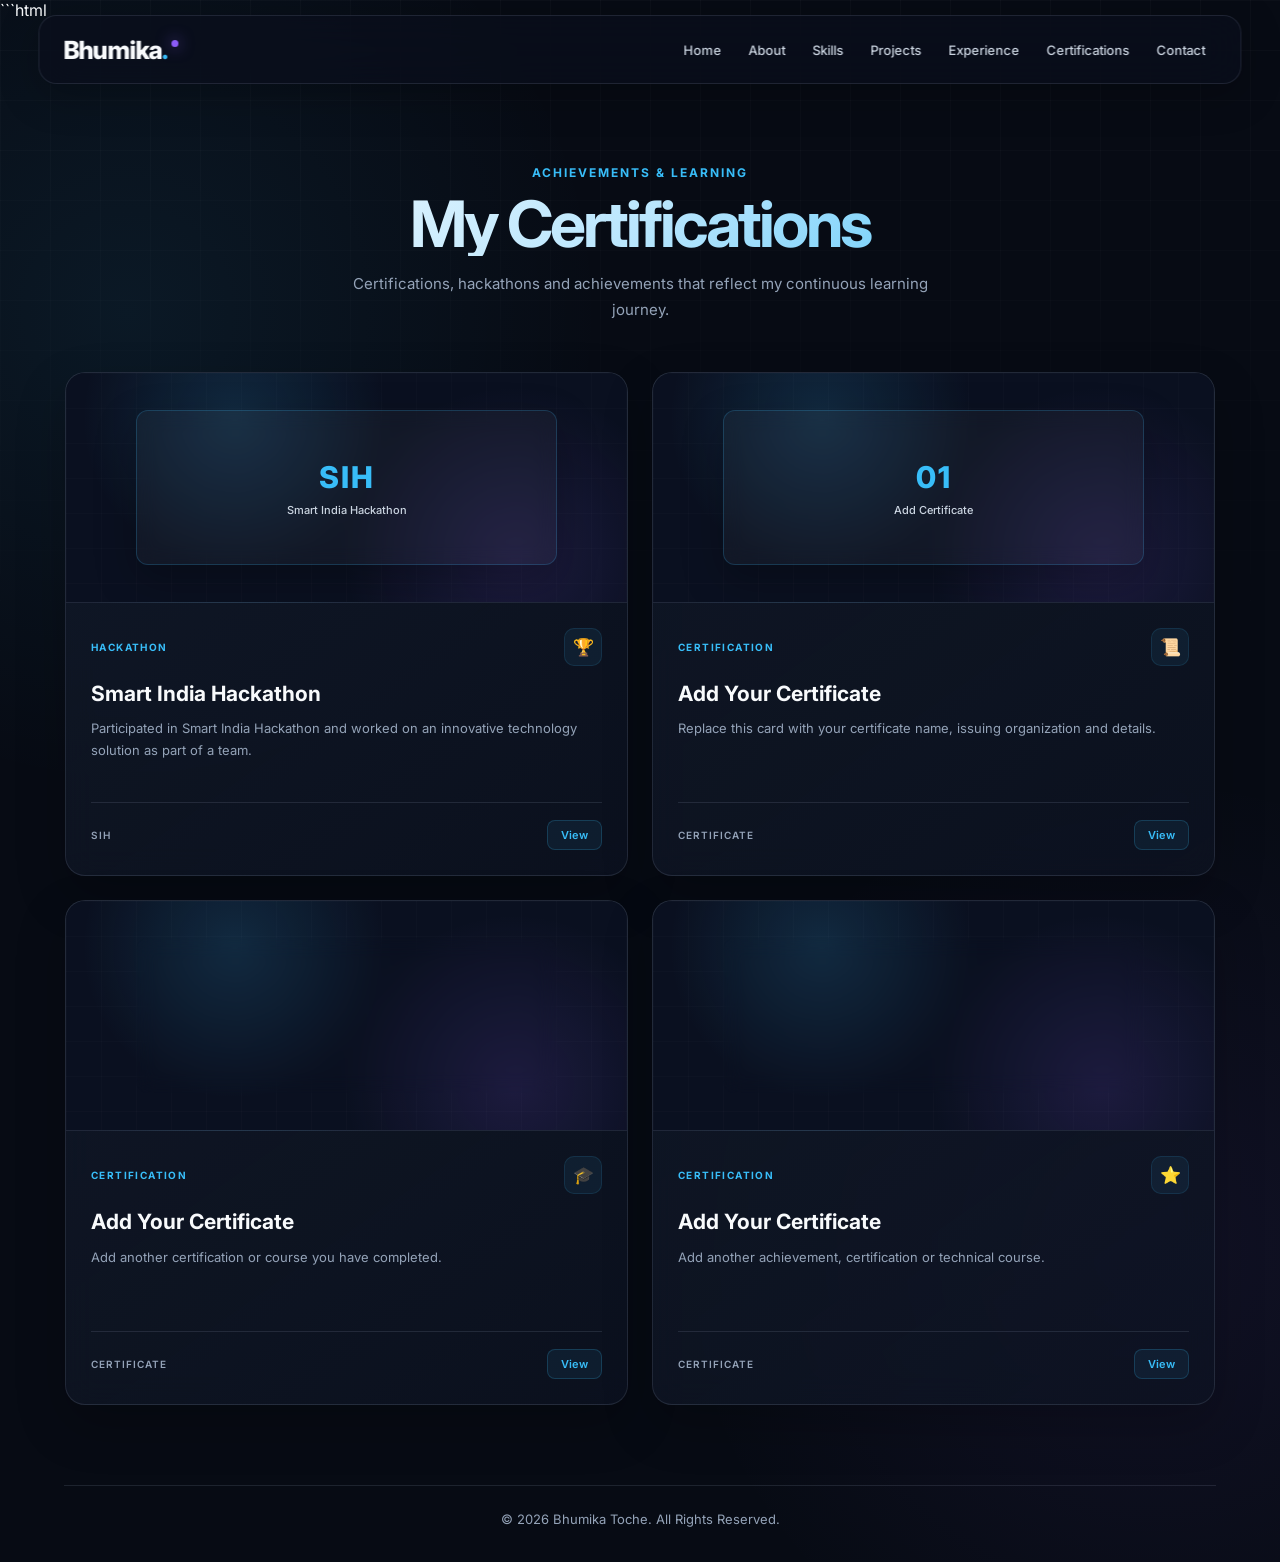
==== certifications.html @ 8613bc1b "Add files via upload" ====
```html
<!DOCTYPE html>
<html lang="en">

<head>
    <meta charset="UTF-8">
    <meta name="viewport" content="width=device-width, initial-scale=1.0">

    <title>Certifications | Bhumika Toche</title>

    <link rel="stylesheet" href="css/style.css">
    <link rel="stylesheet" href="css/certifications.css">
</head>

<body>

    <header class="navbar">

        <div class="nav-container">

            <a href="index.html" class="logo">
                Bhumika<span>.</span>
            </a>

            <nav>
                <a href="index.html">Home</a>
                <a href="about.html">About</a>
                <a href="skills.html">Skills</a>
                <a href="projects.html">Projects</a>
                <a href="experience.html">Experience</a>
                <a href="certifications.html" class="active">
                    Certifications
                </a>
                <a href="contact.html">Contact</a>
            </nav>

        </div>

    </header>


    <main>

        <section class="certifications-page">

            <div class="section-heading">

                <p class="section-label">
                    ACHIEVEMENTS & LEARNING
                </p>

                <h1>
                    My <span>Certifications</span>
                </h1>

                <p>
                    Certifications, hackathons and achievements
                    that reflect my continuous learning journey.
                </p>

            </div>


            <div class="certificate-grid">


                <!-- SIH CERTIFICATE -->

                <article class="certificate-card">

                    <div class="certificate-image">

                        <div class="certificate-placeholder">
                            <span>SIH</span>
                            <p>
                                Smart India Hackathon
                            </p>
                        </div>

                        <div class="certificate-overlay">

                            <span class="view-text">
                                View Certificate
                            </span>

                        </div>

                    </div>


                    <div class="certificate-content">

                        <div class="certificate-top">

                            <span class="certificate-category">
                                HACKATHON
                            </span>

                            <span class="certificate-icon">
                                🏆
                            </span>

                        </div>

                        <h2>
                            Smart India Hackathon
                        </h2>

                        <p>
                            Participated in Smart India Hackathon
                            and worked on an innovative technology
                            solution as part of a team.
                        </p>

                        <div class="certificate-footer">

                            <span>
                                SIH
                            </span>

                            <button
                                class="certificate-btn"
                                onclick="openCertificate('sih')">
                                View
                            </button>

                        </div>

                    </div>

                </article>


                <!-- CERTIFICATE 2 -->

                <article class="certificate-card">

                    <div class="certificate-image">

                        <div class="certificate-placeholder">
                            <span>01</span>
                            <p>
                                Add Certificate
                            </p>
                        </div>

                    </div>

                    <div class="certificate-content">

                        <div class="certificate-top">

                            <span class="certificate-category">
                                CERTIFICATION
                            </span>

                            <span class="certificate-icon">
                                📜
                            </span>

                        </div>

                        <h2>
                            Add Your Certificate
                        </h2>

                        <p>
                            Replace this card with your certificate
                            name, issuing organization and details.
                        </p>

                        <div class="certificate-footer">

                            <span>
                                CERTIFICATE
                            </span>

                            <button class="certificate-btn">
                                View
                            </button>

                        </div>

                    </div>

                </article>


                <!-- CERTIFICATE 3 -->

                <article class="certificate-card">

                    <div class="certificate-image">

                        <div class="certificate-placeholder">
                            <span>02</span>
                            <p>
                                Add Certificate
                            </p>
                        </div>

                    </div>

                    <div class="certificate-content">

                        <div class="certificate-top">

                            <span class="certificate-category">
                                CERTIFICATION
                            </span>

                            <span class="certificate-icon">
                                🎓
                            </span>

                        </div>

                        <h2>
                            Add Your Certificate
                        </h2>

                        <p>
                            Add another certification or course
                            you have completed.
                        </p>

                        <div class="certificate-footer">

                            <span>
                                CERTIFICATE
                            </span>

                            <button class="certificate-btn">
                                View
                            </button>

                        </div>

                    </div>

                </article>


                <!-- CERTIFICATE 4 -->

                <article class="certificate-card">

                    <div class="certificate-image">

                        <div class="certificate-placeholder">
                            <span>03</span>
                            <p>
                                Add Certificate
                            </p>
                        </div>

                    </div>

                    <div class="certificate-content">

                        <div class="certificate-top">

                            <span class="certificate-category">
                                CERTIFICATION
                            </span>

                            <span class="certificate-icon">
                                ⭐
                            </span>

                        </div>

                        <h2>
                            Add Your Certificate
                        </h2>

                        <p>
                            Add another achievement, certification
                            or technical course.
                        </p>

                        <div class="certificate-footer">

                            <span>
                                CERTIFICATE
                            </span>

                            <button class="certificate-btn">
                                View
                            </button>

                        </div>

                    </div>

                </article>

            </div>

        </section>

    </main>


    <footer>

        <p>
            © 2026 Bhumika Toche. All Rights Reserved.
        </p>

    </footer>


    <div id="certificateModal" class="certificate-modal">

        <div class="modal-content">

            <button
                class="modal-close"
                onclick="closeCertificate()">
                ×
            </button>

            <div class="modal-icon">
                🏆
            </div>

            <h2>
                Smart India Hackathon
            </h2>

            <p>
                Your SIH certificate can be displayed here.
            </p>

            <a
                href="#"
                class="modal-button">
                Open Certificate
            </a>

        </div>

    </div>


    <script>

        function openCertificate(type) {

            const modal =
                document.getElementById("certificateModal");

            modal.classList.add("show");

        }


        function closeCertificate() {

            const modal =
                document.getElementById("certificateModal");

            modal.classList.remove("show");

        }


        window.addEventListener("click", function(event) {

            const modal =
                document.getElementById("certificateModal");

            if (event.target === modal) {

                modal.classList.remove("show");

            }

        });

    </script>

</body>

</html>
---- css/style.css ----
@import url('https://fonts.googleapis.com/css2?family=Inter:wght@400;500;600;700;800&display=swap');

* {
    margin: 0;
    padding: 0;
    box-sizing: border-box;
}

html {
    scroll-behavior: smooth;
}

:root {
    --bg: #070b14;
    --bg-secondary: #0d1322;
    --card: rgba(17, 25, 40, 0.72);
    --card-hover: rgba(22, 32, 52, 0.9);
    --text: #f8fafc;
    --text-secondary: #cbd5e1;
    --text-muted: #94a3b8;
    --primary: #38bdf8;
    --primary-dark: #0ea5e9;
    --purple: #8b5cf6;
    --border: rgba(148, 163, 184, 0.16);
    --shadow: 0 20px 60px rgba(0, 0, 0, 0.35);
    --glow: 0 0 40px rgba(56, 189, 248, 0.16);
}

body {
    font-family: 'Inter', sans-serif;
    background:
        radial-gradient(
            circle at 10% 20%,
            rgba(56, 189, 248, 0.08),
            transparent 28%
        ),
        radial-gradient(
            circle at 90% 80%,
            rgba(139, 92, 246, 0.08),
            transparent 28%
        ),
        var(--bg);
    color: var(--text);
    min-height: 100vh;
    overflow-x: hidden;
}

body::before {
    content: "";
    position: fixed;
    inset: 0;

    background-image:
        linear-gradient(
            rgba(255, 255, 255, 0.025) 1px,
            transparent 1px
        ),
        linear-gradient(
            90deg,
            rgba(255, 255, 255, 0.025) 1px,
            transparent 1px
        );

    background-size: 50px 50px;

    mask-image: linear-gradient(
        to bottom,
        black,
        transparent 85%
    );

    pointer-events: none;
    z-index: -1;
}


/* =========================
   NAVBAR
========================= */

.navbar {
    position: fixed;
    top: 15px;
    left: 50%;
    transform: translateX(-50%);

    width: min(94%, 1250px);

    background: rgba(10, 15, 28, 0.72);

    backdrop-filter: blur(20px);
    -webkit-backdrop-filter: blur(20px);

    border: 1px solid var(--border);
    border-radius: 18px;

    box-shadow:
        0 10px 40px rgba(0, 0, 0, 0.25);

    z-index: 1000;
}

.nav-container {
    height: 67px;

    padding: 0 24px;

    display: flex;
    align-items: center;
}


/* =========================
   LOGO
========================= */

.logo {
    position: relative;

    text-decoration: none;

    color: var(--text);

    font-size: 25px;
    font-weight: 800;

    letter-spacing: -0.8px;

    white-space: nowrap;
}

.logo span {
    color: var(--primary);
}

.logo::after {
    content: "";

    position: absolute;

    width: 7px;
    height: 7px;

    background: var(--purple);

    border-radius: 50%;

    right: -10px;
    top: 5px;

    box-shadow:
        0 0 15px rgba(139, 92, 246, 0.8);
}


/* =========================
   NAVIGATION
========================= */

nav {
    display: flex;
    align-items: center;

    gap: 5px;

    margin-left: auto;
}

nav a {
    position: relative;

    text-decoration: none;

    color: var(--text-secondary);

    font-size: 13px;
    font-weight: 500;

    padding: 10px 11px;

    border-radius: 10px;

    transition:
        color 0.3s ease,
        background 0.3s ease,
        transform 0.3s ease;
}

nav a:hover {
    color: var(--text);

    background:
        rgba(56, 189, 248, 0.08);

    transform: translateY(-1px);
}

nav a::after {
    content: "";

    position: absolute;

    left: 50%;
    bottom: 4px;

    width: 0;
    height: 2px;

    background:
        linear-gradient(
            90deg,
            var(--primary),
            var(--purple)
        );

    border-radius: 10px;

    transform: translateX(-50%);

    transition:
        width 0.3s ease;
}

nav a:hover::after {
    width: 18px;
}


/* =========================
   HERO
========================= */

.hero {
    min-height: 100vh;

    display: flex;
    align-items: center;

    padding: 115px 0 70px;

    position: relative;
}

.hero-content {
    width: min(90%, 1200px);

    margin: auto;

    display: flex;

    justify-content: space-between;
    align-items: center;

    gap: 70px;
}

.hero-text {
    flex: 1;

    position: relative;

    max-width: 700px;
}


/* =========================
   SMALL INTRO
========================= */

.small-text {
    display: inline-flex;

    align-items: center;

    gap: 10px;

    color: var(--primary);

    font-size: 13px;

    font-weight: 700;

    letter-spacing: 2px;

    text-transform: uppercase;

    margin-bottom: 20px;
}

.small-text::before {
    content: "";

    width: 32px;
    height: 2px;

    background:
        linear-gradient(
            90deg,
            var(--primary),
            var(--purple)
        );

    border-radius: 5px;
}


/* =========================
   HERO TITLE
========================= */

.hero h1 {
    font-size: clamp(52px, 6vw, 76px);

    line-height: 1;

    letter-spacing: -3.5px;

    margin-bottom: 20px;

    background:
        linear-gradient(
            135deg,
            #ffffff 10%,
            #dbeafe 45%,
            #38bdf8 100%
        );

    -webkit-background-clip: text;
    background-clip: text;

    -webkit-text-fill-color: transparent;
}

.hero h2 {
    font-size: 22px;

    line-height: 1.5;

    font-weight: 600;

    color: var(--text-secondary);

    margin-bottom: 18px;
}

.description {
    max-width: 650px;

    font-size: 16px;

    line-height: 1.85;

    color: var(--text-muted);
}


/* =========================
   HERO BUTTONS
========================= */

.hero-buttons {
    margin-top: 32px;

    display: flex;

    flex-wrap: wrap;

    gap: 12px;
}

.btn {
    display: inline-flex;

    align-items: center;
    justify-content: center;

    min-height: 48px;

    padding: 0 22px;

    border-radius: 11px;

    text-decoration: none;

    font-size: 14px;

    font-weight: 600;

    transition:
        transform 0.3s ease,
        box-shadow 0.3s ease,
        background 0.3s ease,
        border 0.3s ease;
}

.primary-btn {
    color: #03131d;

    background:
        linear-gradient(
            135deg,
            #38bdf8,
            #7dd3fc
        );

    box-shadow:
        0 8px 25px rgba(56, 189, 248, 0.18);
}

.primary-btn:hover {
    transform: translateY(-3px);

    box-shadow:
        0 15px 35px rgba(56, 189, 248, 0.32);
}

.secondary-btn {
    color: var(--text);

    background:
        rgba(255, 255, 255, 0.035);

    border: 1px solid var(--border);

    backdrop-filter: blur(12px);
}

.secondary-btn:hover {
    transform: translateY(-3px);

    border-color:
        rgba(56, 189, 248, 0.45);

    background:
        rgba(56, 189, 248, 0.07);

    box-shadow:
        0 10px 30px rgba(56, 189, 248, 0.08);
}


/* =========================
   PROFILE IMAGE
========================= */

.hero-image {
    flex: 0 0 360px;

    width: 360px;
    height: 360px;

    position: relative;

    display: flex;

    justify-content: center;
    align-items: center;
}

.hero-image::before {
    content: "";

    position: absolute;

    width: 360px;
    height: 360px;

    border-radius: 50%;

    background:
        radial-gradient(
            circle,
            rgba(56, 189, 248, 0.2),
            transparent 65%
        );

    filter: blur(12px);

    z-index: 0;
}

.hero-image::after {
    content: "";

    position: absolute;

    width: 325px;
    height: 325px;

    border-radius: 50%;

    border: 1px solid
        rgba(56, 189, 248, 0.28);

    border-top-color:
        var(--primary);

    border-right-color:
        rgba(139, 92, 246, 0.7);

    animation:
        rotateRing 14s linear infinite;

    z-index: 1;
}

.hero-image img {
    width: 275px;
    height: 275px;

    object-fit: cover;

    border-radius: 50%;

    border: 5px solid
        rgba(255, 255, 255, 0.08);

    box-shadow:
        0 0 0 10px rgba(56, 189, 248, 0.035),
        0 25px 70px rgba(0, 0, 0, 0.5),
        0 0 55px rgba(56, 189, 248, 0.16);

    position: relative;

    z-index: 2;

    transition:
        transform 0.5s ease,
        box-shadow 0.5s ease;
}

.hero-image img:hover {
    transform: scale(1.035);

    box-shadow:
        0 0 0 12px rgba(56, 189, 248, 0.05),
        0 30px 80px rgba(0, 0, 0, 0.55),
        0 0 75px rgba(56, 189, 248, 0.25);
}


/* =========================
   STATUS CARD
========================= */

.status-card {
    position: absolute;

    top: 12px;
    right: -35px;

    z-index: 5;

    display: flex;

    align-items: center;

    gap: 8px;

    padding: 9px 13px;

    background:
        rgba(13, 19, 34, 0.88);

    border: 1px solid var(--border);

    border-radius: 10px;

    color: var(--text-secondary);

    font-size: 11px;

    font-weight: 600;

    white-space: nowrap;

    backdrop-filter: blur(15px);

    box-shadow:
        0 10px 30px rgba(0, 0, 0, 0.25);

    animation:
        statusFloat 4s ease-in-out infinite;
}

.status-dot {
    width: 7px;
    height: 7px;

    border-radius: 50%;

    background: #4ade80;

    box-shadow:
        0 0 12px rgba(74, 222, 128, 0.8);
}


/* =========================
   FLOATING DOT
========================= */

.hero::after {
    content: "";

    position: absolute;

    width: 6px;
    height: 6px;

    background:
        var(--primary);

    border-radius: 50%;

    top: 30%;
    right: 8%;

    box-shadow:
        0 0 20px var(--primary);

    animation:
        floatingDot 4s ease-in-out infinite;
}


/* =========================
   ANIMATIONS
========================= */

@keyframes rotateRing {
    from {
        transform: rotate(0deg);
    }

    to {
        transform: rotate(360deg);
    }
}

@keyframes floatingDot {
    0%,
    100% {
        transform: translateY(0);
        opacity: 0.5;
    }

    50% {
        transform: translateY(-25px);
        opacity: 1;
    }
}

@keyframes statusFloat {
    0%,
    100% {
        transform: translateY(0);
    }

    50% {
        transform: translateY(-7px);
    }
}


/* =========================
   FOOTER
========================= */

footer {
    width: min(90%, 1200px);

    margin: auto;

    padding: 25px 0 35px;

    text-align: center;

    border-top:
        1px solid var(--border);

    color: var(--text-muted);

    font-size: 13px;
}


/* =========================
   SELECTION
========================= */

::selection {
    background:
        rgba(56, 189, 248, 0.3);

    color: white;
}


/* =========================
   SCROLLBAR
========================= */

::-webkit-scrollbar {
    width: 8px;
}

::-webkit-scrollbar-track {
    background: var(--bg);
}

::-webkit-scrollbar-thumb {
    background: #263449;

    border-radius: 10px;
}

::-webkit-scrollbar-thumb:hover {
    background: var(--primary);
}


/* =========================
   TABLET
========================= */

@media (max-width: 1000px) {

    .nav-container {
        padding: 0 18px;
    }

    nav {
        gap: 2px;
    }

    nav a {
        padding: 9px 7px;

        font-size: 12px;
    }

    .hero-content {
        gap: 45px;
    }

    .hero-image {
        flex-basis: 310px;

        width: 310px;
        height: 310px;
    }

    .hero-image img {
        width: 240px;
        height: 240px;
    }

    .hero-image::after {
        width: 285px;
        height: 285px;
    }

    .hero-image::before {
        width: 310px;
        height: 310px;
    }

    .status-card {
        right: -15px;
    }
}


/* =========================
   MOBILE
========================= */

@media (max-width: 800px) {

    .navbar {
        top: 10px;

        width: 94%;
    }

    .nav-container {
        height: 62px;
    }

    nav {
        display: none;
    }

    .hero {
        padding-top: 125px;

        padding-bottom: 60px;
    }

    .hero-content {
        flex-direction: column-reverse;

        text-align: center;

        gap: 45px;
    }

    .hero-text {
        max-width: 100%;
    }

    .hero-image {
        flex: none;

        width: 270px;
        height: 270px;
    }

    .hero-image img {
        width: 220px;
        height: 220px;
    }

    .hero-image::after {
        width: 255px;
        height: 255px;
    }

    .hero-image::before {
        width: 270px;
        height: 270px;
    }

    .status-card {
        top: 0;
        right: -5px;

        font-size: 10px;

        padding: 8px 10px;
    }

    .small-text {
        justify-content: center;

        font-size: 12px;
    }

    .hero h1 {
        font-size: 48px;

        letter-spacing: -2.5px;
    }

    .hero h2 {
        font-size: 19px;
    }

    .description {
        font-size: 15px;

        line-height: 1.8;
    }

    .hero-buttons {
        justify-content: center;
    }

    .btn {
        min-height: 46px;

        padding: 0 18px;
    }

    .hero::after {
        display: none;
    }
}


/* =========================
   SMALL MOBILE
========================= */

@media (max-width: 480px) {

    .hero {
        padding-top: 115px;
    }

    .logo {
        font-size: 22px;
    }

    .hero h1 {
        font-size: 40px;
    }

    .hero h2 {
        font-size: 17px;
    }

    .hero-buttons {
        flex-direction: column;

        align-items: stretch;

        width: min(100%, 260px);

        margin-left: auto;
        margin-right: auto;
    }

    .btn {
        width: 100%;
    }

    .hero-image {
        width: 240px;
        height: 240px;
    }

    .hero-image img {
        width: 195px;
        height: 195px;
    }

    .hero-image::after {
        width: 225px;
        height: 225px;
    }

    .hero-image::before {
        width: 240px;
        height: 240px;
    }

    .status-card {
        right: -10px;

        font-size: 9px;
    }
}
---- css/certifications.css ----
.certifications-page {
    width: min(90%, 1150px);

    margin: auto;

    padding: 145px 0 80px;
}

.section-heading {
    text-align: center;

    margin-bottom: 50px;
}

.section-label {
    color: var(--primary);

    font-size: 12px;

    font-weight: 700;

    letter-spacing: 2px;

    margin-bottom: 12px;
}

.section-heading h1 {
    font-size: clamp(42px, 6vw, 64px);

    line-height: 1;

    letter-spacing: -3px;

    margin-bottom: 15px;

    background:
        linear-gradient(
            135deg,
            #ffffff,
            #bae6fd,
            #38bdf8
        );

    -webkit-background-clip: text;
    background-clip: text;

    -webkit-text-fill-color: transparent;
}

.section-heading h1 span {
    color: var(--primary);
}

.section-heading > p:last-child {
    max-width: 600px;

    margin: auto;

    color: var(--text-muted);

    font-size: 15px;

    line-height: 1.7;
}


/* =========================
   CERTIFICATE GRID
========================= */

.certificate-grid {
    display: grid;

    grid-template-columns:
        repeat(2, minmax(0, 1fr));

    gap: 24px;
}


/* =========================
   CARD
========================= */

.certificate-card {
    overflow: hidden;

    border-radius: 20px;

    background:
        linear-gradient(
            145deg,
            rgba(17, 25, 40, 0.88),
            rgba(13, 19, 34, 0.75)
        );

    border: 1px solid var(--border);

    box-shadow:
        0 20px 50px rgba(0, 0, 0, 0.22);

    backdrop-filter: blur(15px);

    transition:
        transform 0.35s ease,
        border 0.35s ease,
        box-shadow 0.35s ease;
}

.certificate-card:hover {
    transform: translateY(-7px);

    border-color:
        rgba(56, 189, 248, 0.3);

    box-shadow:
        0 28px 65px rgba(0, 0, 0, 0.35),
        0 0 30px rgba(56, 189, 248, 0.06);
}


/* =========================
   CERTIFICATE IMAGE
========================= */

.certificate-image {
    height: 230px;

    position: relative;

    display: flex;

    align-items: center;
    justify-content: center;

    overflow: hidden;

    background:
        radial-gradient(
            circle at 30% 20%,
            rgba(56, 189, 248, 0.15),
            transparent 35%
        ),
        radial-gradient(
            circle at 80% 80%,
            rgba(139, 92, 246, 0.14),
            transparent 35%
        ),
        #0a1020;

    border-bottom:
        1px solid var(--border);
}

.certificate-image::before {
    content: "";

    position: absolute;

    inset: 0;

    background-image:
        linear-gradient(
            rgba(255,255,255,0.025) 1px,
            transparent 1px
        ),
        linear-gradient(
            90deg,
            rgba(255,255,255,0.025) 1px,
            transparent 1px
        );

    background-size: 35px 35px;

    opacity: 0.7;
}

.certificate-placeholder {
    position: relative;

    z-index: 1;

    width: 75%;

    height: 155px;

    display: flex;

    flex-direction: column;

    align-items: center;
    justify-content: center;

    text-align: center;

    border: 1px solid
        rgba(56, 189, 248, 0.2);

    border-radius: 12px;

    background:
        rgba(255, 255, 255, 0.035);

    box-shadow:
        0 15px 40px rgba(0, 0, 0, 0.25);

    backdrop-filter: blur(10px);
}

.certificate-placeholder span {
    color: var(--primary);

    font-size: 30px;

    font-weight: 800;

    letter-spacing: 2px;
}

.certificate-placeholder p {
    margin-top: 8px;

    color: var(--text-secondary);

    font-size: 11px;

    font-weight: 500;
}


/* =========================
   IMAGE HOVER
========================= */

.certificate-overlay {
    position: absolute;

    inset: 0;

    z-index: 3;

    display: flex;

    align-items: center;
    justify-content: center;

    background:
        rgba(7, 11, 20, 0.65);

    opacity: 0;

    transition: opacity 0.3s ease;
}

.certificate-card:hover
.certificate-overlay {
    opacity: 1;
}

.view-text {
    padding: 10px 17px;

    border-radius: 9px;

    background:
        linear-gradient(
            135deg,
            var(--primary),
            #7dd3fc
        );

    color: #03131d;

    font-size: 12px;

    font-weight: 700;
}


/* =========================
   CONTENT
========================= */

.certificate-content {
    padding: 25px;
}

.certificate-top {
    display: flex;

    align-items: center;

    justify-content: space-between;

    margin-bottom: 14px;
}

.certificate-category {
    color: var(--primary);

    font-size: 10px;

    font-weight: 700;

    letter-spacing: 1.4px;
}

.certificate-icon {
    width: 38px;
    height: 38px;

    display: flex;

    align-items: center;
    justify-content: center;

    border-radius: 10px;

    background:
        rgba(56, 189, 248, 0.07);

    border: 1px solid
        rgba(56, 189, 248, 0.12);

    font-size: 17px;
}

.certificate-content h2 {
    font-size: 21px;

    line-height: 1.3;

    margin-bottom: 10px;
}

.certificate-content > p {
    color: var(--text-muted);

    font-size: 13px;

    line-height: 1.7;

    min-height: 65px;
}


/* =========================
   FOOTER ROW
========================= */

.certificate-footer {
    display: flex;

    align-items: center;

    justify-content: space-between;

    margin-top: 20px;

    padding-top: 17px;

    border-top:
        1px solid var(--border);
}

.certificate-footer > span {
    color: var(--text-muted);

    font-size: 10px;

    font-weight: 600;

    letter-spacing: 1px;
}

.certificate-btn {
    border: 1px solid
        rgba(56, 189, 248, 0.2);

    background:
        rgba(56, 189, 248, 0.07);

    color: var(--primary);

    padding: 7px 13px;

    border-radius: 8px;

    font-family: inherit;

    font-size: 11px;

    font-weight: 600;

    cursor: pointer;

    transition: all 0.3s ease;
}

.certificate-btn:hover {
    color: #03131d;

    background: var(--primary);

    transform: translateY(-2px);
}


/* =========================
   MODAL
========================= */

.certificate-modal {
    position: fixed;

    inset: 0;

    z-index: 2000;

    display: flex;

    align-items: center;
    justify-content: center;

    padding: 20px;

    background:
        rgba(0, 0, 0, 0.75);

    backdrop-filter: blur(10px);

    opacity: 0;

    visibility: hidden;

    transition:
        opacity 0.3s ease,
        visibility 0.3s ease;
}

.certificate-modal.show {
    opacity: 1;

    visibility: visible;
}

.modal-content {
    position: relative;

    width: min(100%, 450px);

    padding: 40px;

    text-align: center;

    border-radius: 20px;

    background:
        linear-gradient(
            145deg,
            #111928,
            #0d1322
        );

    border: 1px solid var(--border);

    box-shadow:
        0 30px 80px rgba(0, 0, 0, 0.5);

    transform: translateY(15px);

    transition:
        transform 0.3s ease;
}

.certificate-modal.show
.modal-content {
    transform: translateY(0);
}

.modal-close {
    position: absolute;

    top: 15px;
    right: 15px;

    width: 32px;
    height: 32px;

    border: 1px solid var(--border);

    border-radius: 8px;

    background:
        rgba(255, 255, 255, 0.04);

    color: var(--text);

    font-size: 20px;

    cursor: pointer;
}

.modal-icon {
    font-size: 38px;

    margin-bottom: 15px;
}

.modal-content h2 {
    font-size: 23px;

    margin-bottom: 10px;
}

.modal-content p {
    color: var(--text-muted);

    font-size: 13px;

    line-height: 1.7;

    margin-bottom: 25px;
}

.modal-button {
    display: inline-flex;

    padding: 11px 20px;

    border-radius: 9px;

    text-decoration: none;

    color: #03131d;

    background:
        linear-gradient(
            135deg,
            var(--primary),
            #7dd3fc
        );

    font-size: 12px;

    font-weight: 700;
}


/* =========================
   RESPONSIVE
========================= */

@media (max-width: 850px) {

    .certificate-grid {
        grid-template-columns: 1fr;
    }

    .certificate-card {
        max-width: 650px;

        width: 100%;

        margin: auto;
    }
}

@media (max-width: 600px) {

    .certifications-page {
        width: 92%;

        padding-top: 120px;
    }

    .section-heading h1 {
        font-size: 42px;

        letter-spacing: -2px;
    }

    .certificate-image {
        height: 210px;
    }

    .certificate-content {
        padding: 21px;
    }

    .modal-content {
        padding: 32px 22px;
    }
}
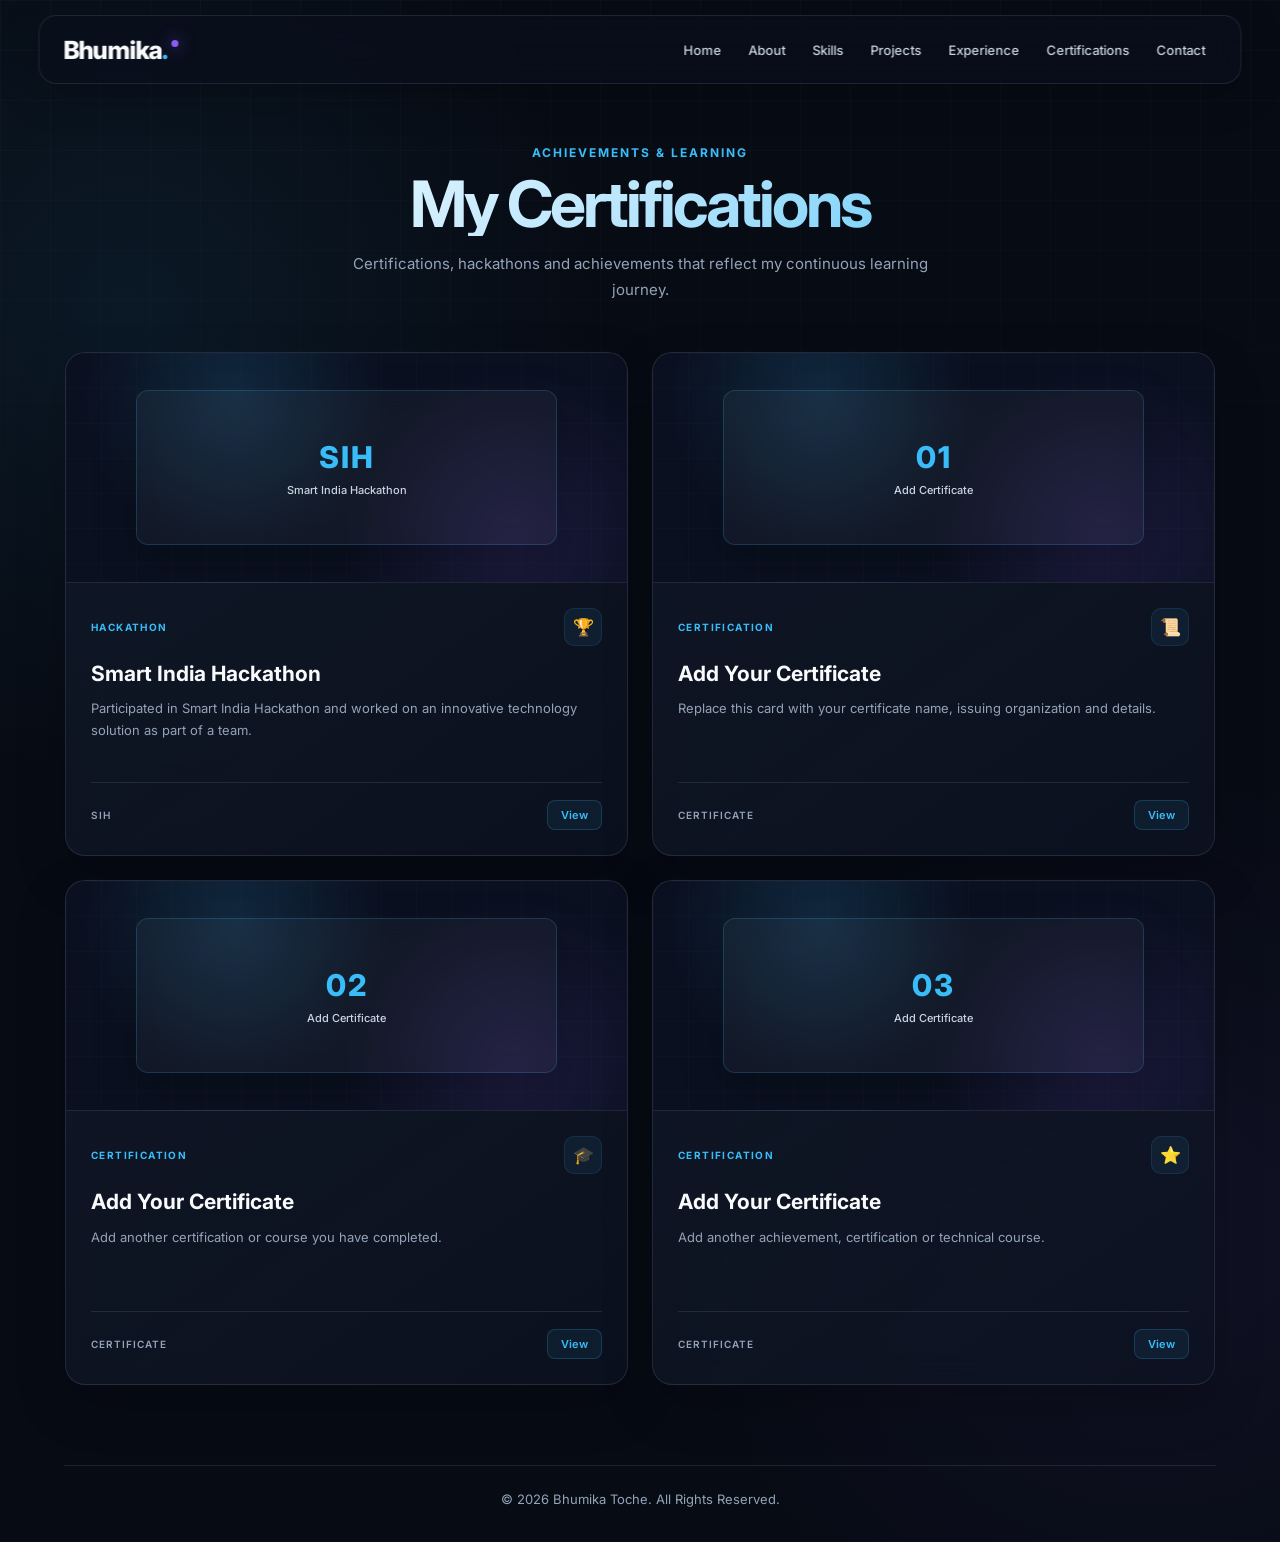
==== commit fbfb83b9: "certifications.html" ====
--- a/certifications.html
+++ b/certifications.html
@@ -1,4 +1,4 @@
-```html
+
 <!DOCTYPE html>
 <html lang="en">
 
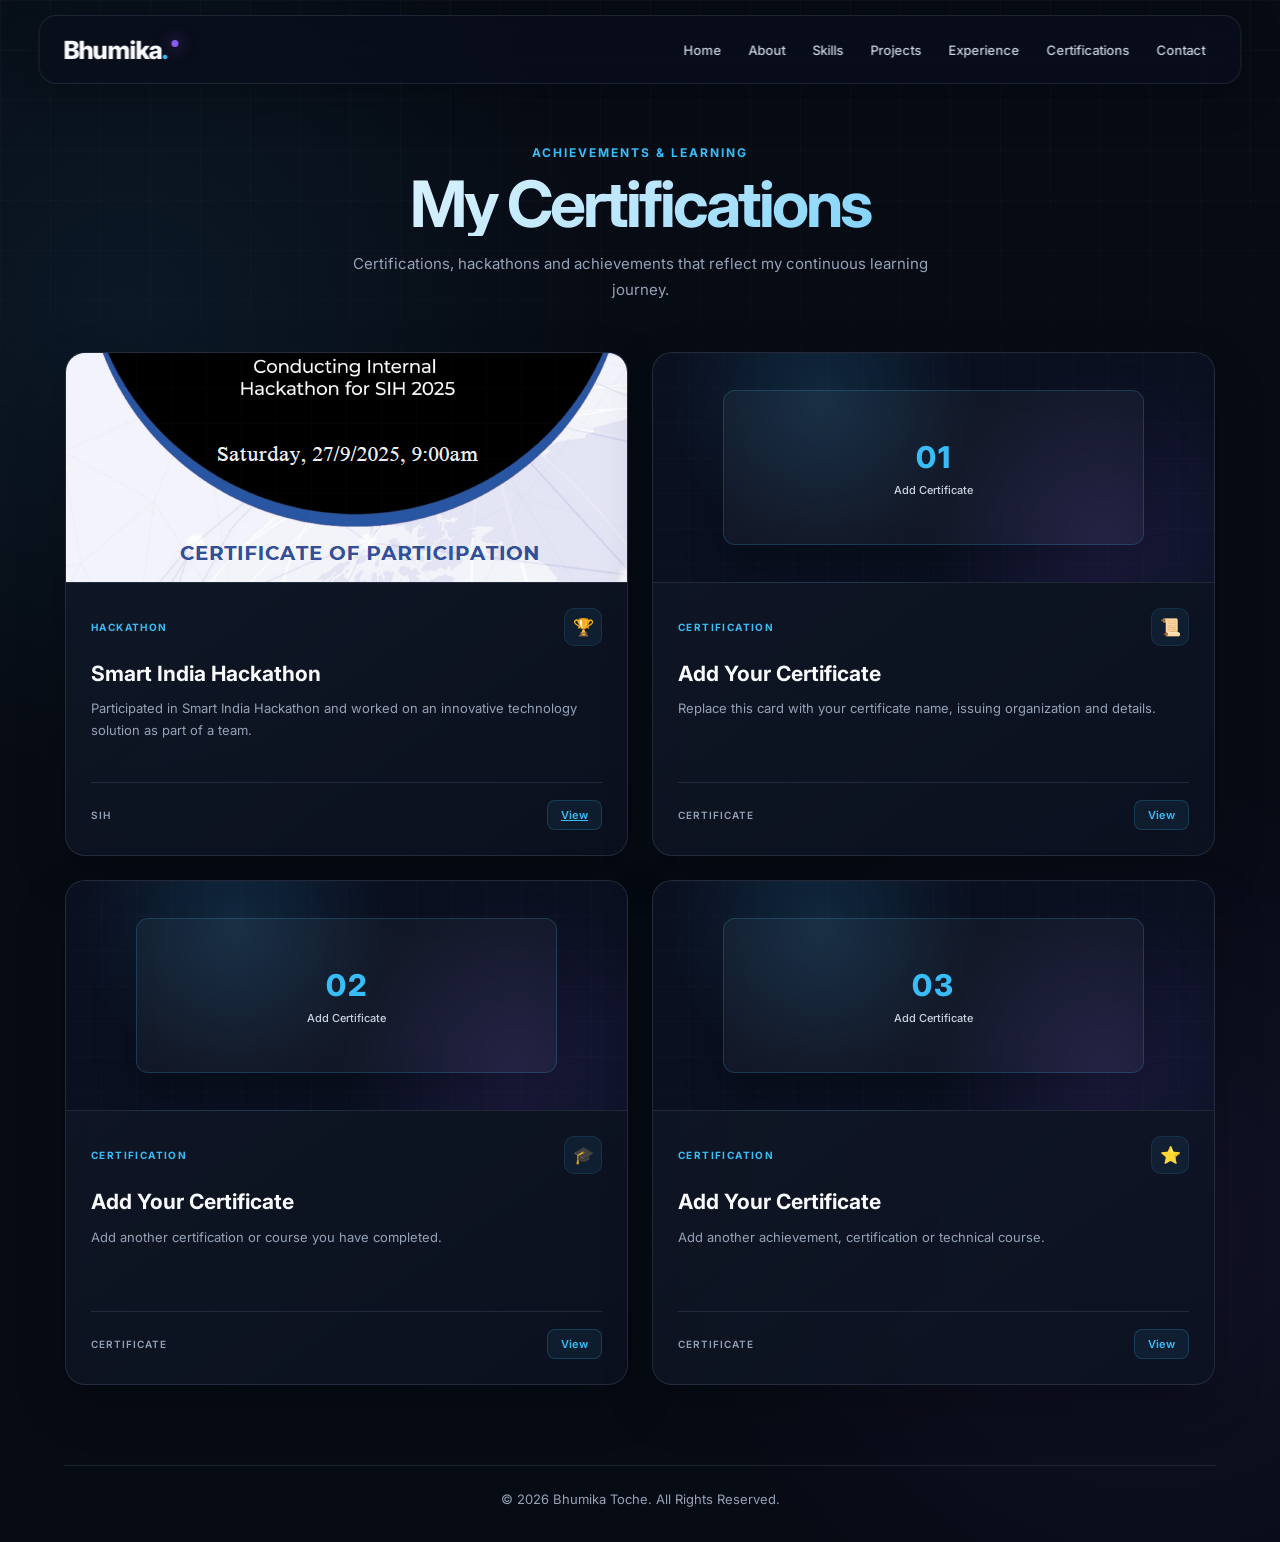
==== commit c5030eb8: "certifications.html" ====
--- a/certifications.html
+++ b/certifications.html
@@ -31,7 +31,7 @@
                 <a href="certifications.html" class="active">
                     Certifications
                 </a>
-                <a href="contact.html">Contact</a>
+                <a href="contacts.html">Contact</a>
             </nav>
 
         </div>
@@ -70,12 +70,9 @@
 
                     <div class="certificate-image">
 
-                        <div class="certificate-placeholder">
-                            <span>SIH</span>
-                            <p>
-                                Smart India Hackathon
-                            </p>
-                        </div>
+                        <img
+    src="images/sih.png"
+    alt="Smart India Hackathon Certificate">
 
                         <div class="certificate-overlay">
 
@@ -118,11 +115,12 @@
                                 SIH
                             </span>
 
-                            <button
-                                class="certificate-btn"
-                                onclick="openCertificate('sih')">
-                                View
-                            </button>
+                            <a
+    href="images/sih.png"
+    target="_blank"
+    class="certificate-btn">
+    View
+</a>
 
                         </div>
 
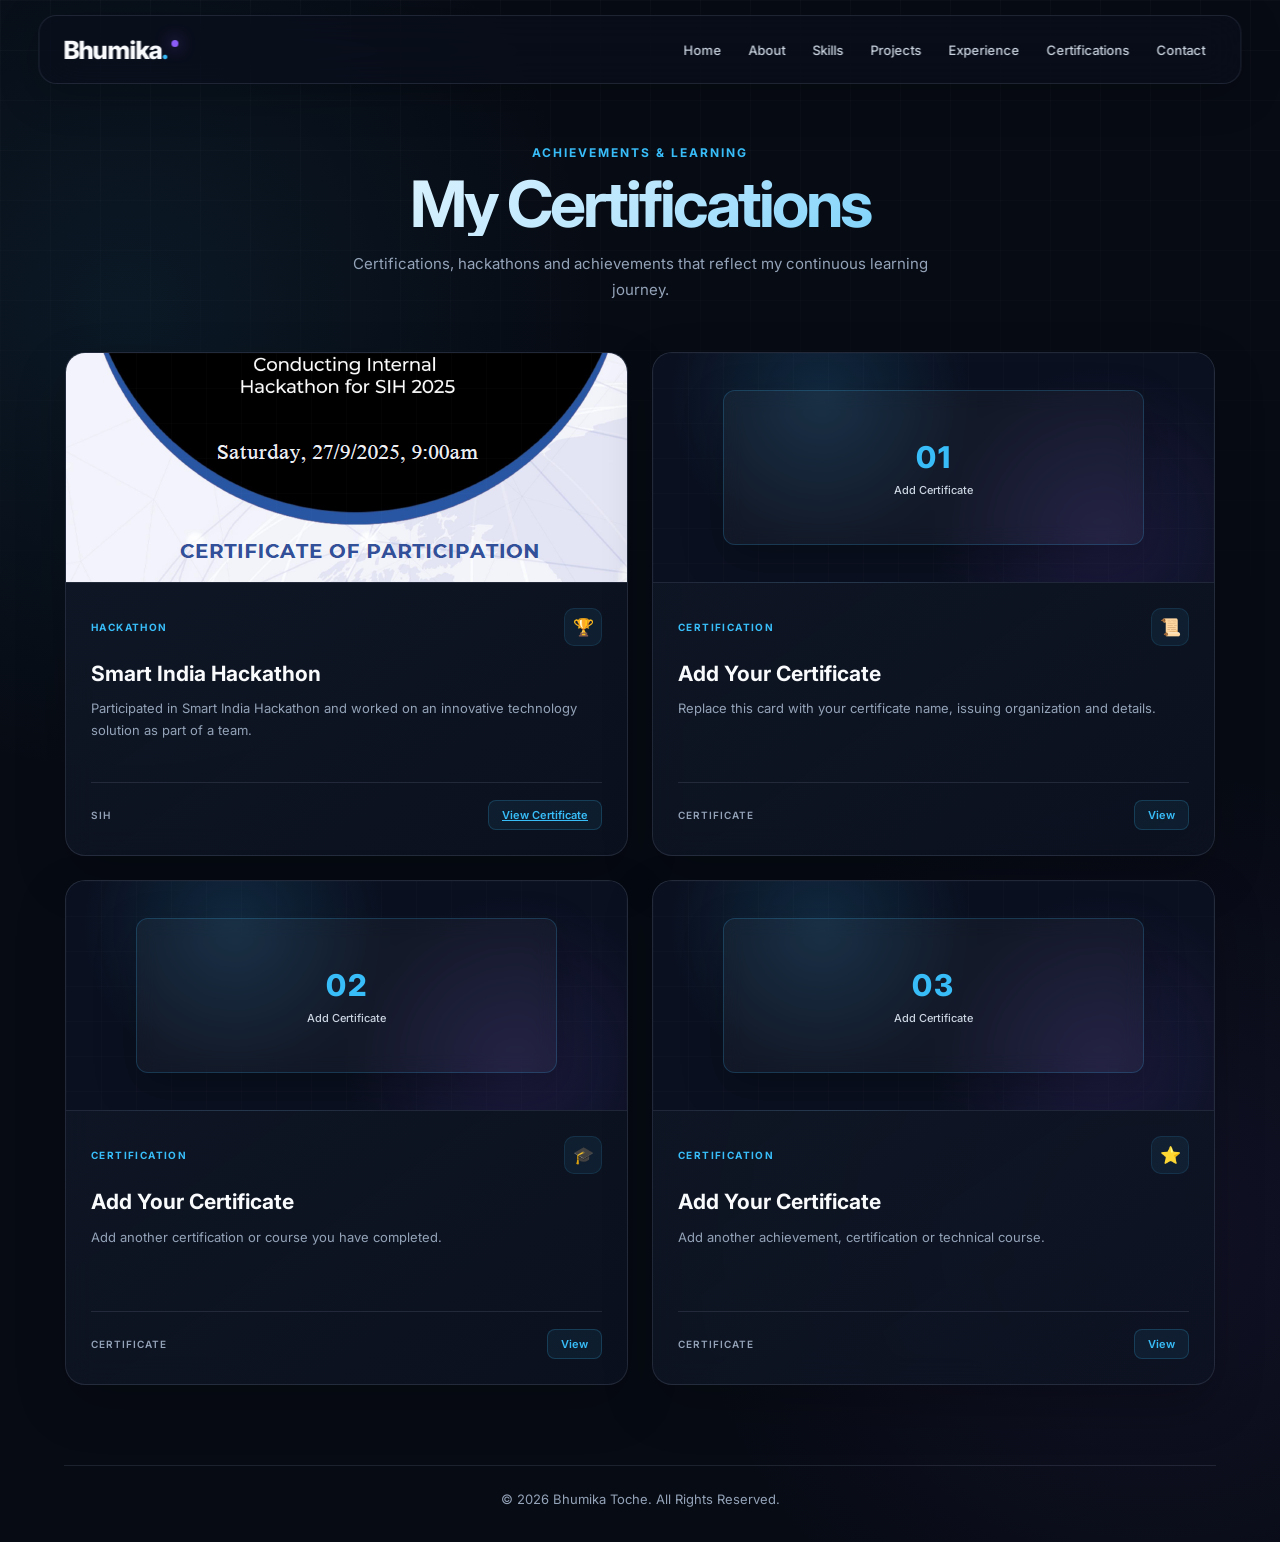
==== commit 550660b3: "certifications.html" ====
--- a/certifications.html
+++ b/certifications.html
@@ -1,4 +1,3 @@
-
 <!DOCTYPE html>
 <html lang="en">
 
@@ -70,9 +69,16 @@
 
                     <div class="certificate-image">
 
-                        <img
-    src="images/sih.png"
-    alt="Smart India Hackathon Certificate">
+                        <a
+                            href="images/sih.png"
+                            target="_blank"
+                            title="View Smart India Hackathon Certificate">
+
+                            <img
+                                src="images/sih.png"
+                                alt="Smart India Hackathon Certificate">
+
+                        </a>
 
                         <div class="certificate-overlay">
 
@@ -98,10 +104,12 @@
                             </span>
 
                         </div>
+
 
                         <h2>
                             Smart India Hackathon
                         </h2>
+
 
                         <p>
                             Participated in Smart India Hackathon
@@ -109,6 +117,7 @@
                             solution as part of a team.
                         </p>
 
+
                         <div class="certificate-footer">
 
                             <span>
@@ -116,11 +125,11 @@
                             </span>
 
                             <a
-    href="images/sih.png"
-    target="_blank"
-    class="certificate-btn">
-    View
-</a>
+                                href="images/sih.png"
+                                target="_blank"
+                                class="certificate-btn">
+                                View Certificate
+                            </a>
 
                         </div>
 
@@ -129,6 +138,7 @@
                 </article>
 
 
+
                 <!-- CERTIFICATE 2 -->
 
                 <article class="certificate-card">
@@ -136,13 +146,19 @@
                     <div class="certificate-image">
 
                         <div class="certificate-placeholder">
-                            <span>01</span>
+
+                            <span>
+                                01
+                            </span>
+
                             <p>
                                 Add Certificate
                             </p>
-                        </div>
-
-                    </div>
+
+                        </div>
+
+                    </div>
+
 
                     <div class="certificate-content">
 
@@ -157,23 +173,28 @@
                             </span>
 
                         </div>
+
 
                         <h2>
                             Add Your Certificate
                         </h2>
+
 
                         <p>
                             Replace this card with your certificate
                             name, issuing organization and details.
                         </p>
 
+
                         <div class="certificate-footer">
 
                             <span>
                                 CERTIFICATE
                             </span>
 
-                            <button class="certificate-btn">
+                            <button
+                                class="certificate-btn"
+                                type="button">
                                 View
                             </button>
 
@@ -184,6 +205,7 @@
                 </article>
 
 
+
                 <!-- CERTIFICATE 3 -->
 
                 <article class="certificate-card">
@@ -191,13 +213,19 @@
                     <div class="certificate-image">
 
                         <div class="certificate-placeholder">
-                            <span>02</span>
+
+                            <span>
+                                02
+                            </span>
+
                             <p>
                                 Add Certificate
                             </p>
-                        </div>
-
-                    </div>
+
+                        </div>
+
+                    </div>
+
 
                     <div class="certificate-content">
 
@@ -212,23 +240,28 @@
                             </span>
 
                         </div>
+
 
                         <h2>
                             Add Your Certificate
                         </h2>
+
 
                         <p>
                             Add another certification or course
                             you have completed.
                         </p>
 
+
                         <div class="certificate-footer">
 
                             <span>
                                 CERTIFICATE
                             </span>
 
-                            <button class="certificate-btn">
+                            <button
+                                class="certificate-btn"
+                                type="button">
                                 View
                             </button>
 
@@ -239,6 +272,7 @@
                 </article>
 
 
+
                 <!-- CERTIFICATE 4 -->
 
                 <article class="certificate-card">
@@ -246,13 +280,19 @@
                     <div class="certificate-image">
 
                         <div class="certificate-placeholder">
-                            <span>03</span>
+
+                            <span>
+                                03
+                            </span>
+
                             <p>
                                 Add Certificate
                             </p>
-                        </div>
-
-                    </div>
+
+                        </div>
+
+                    </div>
+
 
                     <div class="certificate-content">
 
@@ -267,23 +307,28 @@
                             </span>
 
                         </div>
+
 
                         <h2>
                             Add Your Certificate
                         </h2>
+
 
                         <p>
                             Add another achievement, certification
                             or technical course.
                         </p>
 
+
                         <div class="certificate-footer">
 
                             <span>
                                 CERTIFICATE
                             </span>
 
-                            <button class="certificate-btn">
+                            <button
+                                class="certificate-btn"
+                                type="button">
                                 View
                             </button>
 
@@ -292,6 +337,7 @@
                     </div>
 
                 </article>
+
 
             </div>
 
@@ -308,77 +354,6 @@
 
     </footer>
 
-
-    <div id="certificateModal" class="certificate-modal">
-
-        <div class="modal-content">
-
-            <button
-                class="modal-close"
-                onclick="closeCertificate()">
-                ×
-            </button>
-
-            <div class="modal-icon">
-                🏆
-            </div>
-
-            <h2>
-                Smart India Hackathon
-            </h2>
-
-            <p>
-                Your SIH certificate can be displayed here.
-            </p>
-
-            <a
-                href="#"
-                class="modal-button">
-                Open Certificate
-            </a>
-
-        </div>
-
-    </div>
-
-
-    <script>
-
-        function openCertificate(type) {
-
-            const modal =
-                document.getElementById("certificateModal");
-
-            modal.classList.add("show");
-
-        }
-
-
-        function closeCertificate() {
-
-            const modal =
-                document.getElementById("certificateModal");
-
-            modal.classList.remove("show");
-
-        }
-
-
-        window.addEventListener("click", function(event) {
-
-            const modal =
-                document.getElementById("certificateModal");
-
-            if (event.target === modal) {
-
-                modal.classList.remove("show");
-
-            }
-
-        });
-
-    </script>
-
 </body>
 
 </html>
